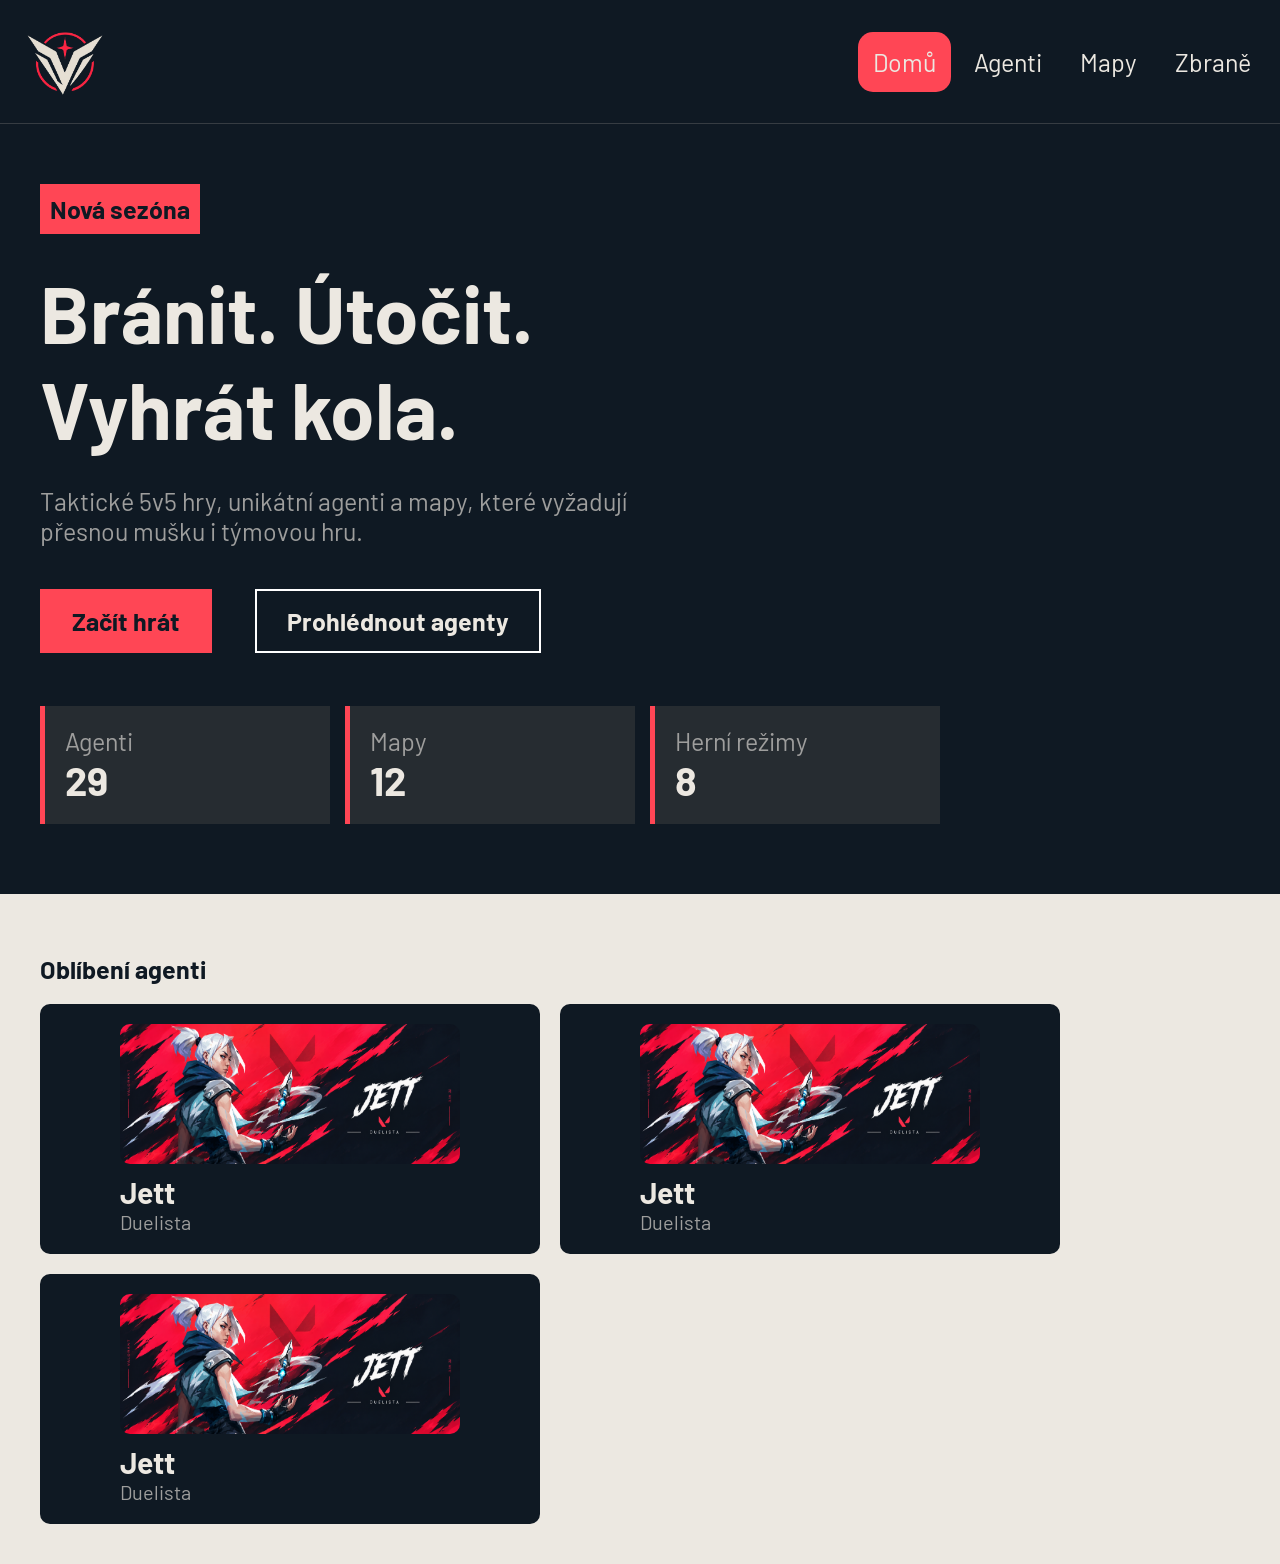
==== index.html @ e50829b6 "Update 1.0" ====
<!DOCTYPE html>
<html lang="cs">

<head>
    <meta charset="UTF-8">
    <meta name="viewport" content="width=device-width, initial-scale=1.0">
    <link rel="stylesheet" href="style.css">
    <link rel="preconnect" href="https://fonts.googleapis.com">
    <link rel="preconnect" href="https://fonts.gstatic.com" crossorigin>
    <link
        href="https://fonts.googleapis.com/css2?family=Barlow+Condensed:wght@500;600;700&family=Barlow:wght@400;500&display=swap"
        rel="stylesheet">
    <link rel="icon" href="img/logo.png">
    <title>Home | Valo Hub</title>
</head>

<body>
    <header>
        <nav id="navbar">
            <a href="index.html"><img src="img/logo.png" alt="logo-valo"></a>
            <ul>
                <li><a href="index.html" class="list-item active">Domů</a></li>
                <li><a href="agents.html" class="list-item">Agenti</a></li>
                <li><a href="index.html" class="list-item">Mapy</a></li>
                <li><a href="index.html" class="list-item">Zbraně</a></li>
            </ul>
        </nav>
    </header>

    <section class="hero">
        <span class="badge">Nová sezóna</span>
        <h1>Bránit. Útočit. Vyhrát kola.</h1>
        <p>Taktické 5v5 hry, unikátní agenti a mapy, které vyžadují přesnou mušku i týmovou hru.</p>
        <div class="hero-buttons">
            <a href="https://playvalorant.com/en-us/?utm_medium=card2%2Bwww.riotgames.com&utm_source=riotbar"
                class="btn btn-primary" target="_blank">Začít hrát</a>
            <a href="agents.html" class="btn btn-outline">Prohlédnout agenty</a>
        </div>

        <div class="stats-grid">
            <div class="stats">
                <div class="stats-box">
                    <span class="stats-label">Agenti</span>
                    <span class="stats-number">29</span>
                </div>
                <div class="stats-box">
                    <span class="stats-label">Mapy</span>
                    <span class="stats-number">12</span>
                </div>
                <div class="stats-box">
                    <span class="stats-label">Herní režimy</span>
                    <span class="stats-number">8</span>
                </div>
            </div>
        </div>
    </section>

    <section class="agents">
        <span class="header-agents">Oblíbení agenti</span>
        <div class="fav-grid">
            <div class="fav-agents">
                <div class="fav-box">
                    <img src="img/jett.png" alt="Jett" class="agent-img">
                    <span class="fav-label">Jett</span>
                    <span class="fav-type">Duelista</span>
                </div>
            </div>

            <div class="fav-agents">
                <div class="fav-box">
                    <img src="img/jett.png" alt="Jett" class="agent-img">
                    <span class="fav-label">Jett</span>
                    <span class="fav-type">Duelista</span>
                </div>
            </div>

            <div class="fav-agents">
                <div class="fav-box">
                    <img src="img/jett.png" alt="Jett" class="agent-img">
                    <span class="fav-label">Jett</span>
                    <span class="fav-type">Duelista</span>
                </div>
            </div>
        </div>
    </section>
</body>

</html>
---- style.css ----
:root {
    --bg-color: #0F1923;
    --bg-second-color: #262c31;
    --bg-agenti-color: #ECE8E1;


    --primary-color: #ECE8E1;
    --secondary-color: #9e9e9d;
    --third-color: #69686871;

    --akcent: #FF4655;
}

body {
    background-color: var(--bg-color);
    font-family: 'Barlow', sans-serif;
    margin: 0;
}

/* NAVBAR */

#navbar {
    background-color: var(--bg-color);
    color: var(--primary-color);
    display: flex;
    justify-content: space-between;
    align-items: center;
    border-bottom: 1px solid var(--third-color);
    padding: 10px;
    margin-bottom: 70px;
}

#navbar img {
    margin-top: 10px;
    margin-left: 10px;
    height: 90px;
}

#navbar a {
    color: var(--primary-color);
    text-decoration: none;
}

#navbar ul {
    display: flex;
    list-style: none;
    align-items: center;
}

.list-item {
    font-size: 25px;
    padding: 15px;
    margin: 0px 4px;
    cursor: pointer;
}

.list-item:hover,
.list-item.active {
    background-color: var(--akcent);
    border-radius: 15px;
}

/* HERO SECTION */

.hero {
    background-color: var(--bg-color);
}

.badge {
    color: var(--bg-color);
    background-color: var(--akcent);
    margin: 40px;
    padding: 10px;
    font-size: 25px;
    font-weight: bold;
}

.hero h1 {
    color: var(--primary-color);
    margin: 40px;
    font-size: 80px;
    font-weight: bolder;
    max-width: 500px;
}

.hero p {
    color: var(--secondary-color);
    font-size: 25px;
    margin-top: -10px;
    margin-left: 40px;
    max-width: 650px;
    margin-bottom: 60px;
}

.btn {
    text-decoration: none;
    border: 2px solid transparent;
}

.btn.btn-primary {
    background-color: var(--akcent);
    color: var(--bg-color);
    font-size: 25px;
    font-weight: bolder;
    margin: 40px;
    padding-top: 15px;
    padding-bottom: 15px;
    padding-left: 30px;
    padding-right: 30px;
}

.btn.btn-outline,
.btn.btn-primary:hover {
    color: var(--primary-color);
    border-color: var(--primary-color);
    background-color: transparent;
    font-size: 25px;
    font-weight: bolder;
    border: 2px solid white;
    padding-top: 15px;
    padding-bottom: 15px;
    padding-left: 30px;
    padding-right: 30px;
}

.btn.btn-outline:hover {
    border: 2px solid var(--akcent);
    background-color: var(--akcent);
    color: var(--bg-color);
}

.stats-grid {
    margin: 70px 40px;
    max-width: 900px;
}

.stats {
    display: grid;
    grid-template-columns: repeat(3, 1fr);
    gap: 15px;
}

.stats-box {
    display: flex;
    flex-direction: column;
    background-color: var(--bg-second-color);
    border-left: 5px solid var(--akcent);
    padding: 20px;
}

.stats-label {
    font-size: 25px;
    color: var(--secondary-color);
}

.stats-number {
    font-size: 40px;
    font-weight: bold;
    color: var(--primary-color);
}

/* FAV AGENTS */

.fav-grid {
    display: grid;
    grid-template-columns: repeat(auto-fill, 500px);
    justify-content: start;
    gap: 20px;
    margin-top: 20px;
}

@media (max-width: 700px) {
    .fav-grid {
        grid-template-columns: 1fr;
    }
}

.agents {
    padding-top: 60px;
    padding-left: 40px;
    padding-right: 40px;
    padding-bottom: 40px;
    background-color: var(--bg-agenti-color);
}

.header-agents {
    color: var(--bg-color);
    font-size: 25px;
    font-weight: bolder;
}

.agent-img {
    display: block;
    width: 100%;
    height: 140px;
    margin-bottom: 10px;
    border-radius: 10px;
}

.fav-agents {
    border-radius: 10px;
    background-color: var(--bg-color);
    padding-top: 20px;
    padding-right: 80px;
    padding-left: 80px;
    padding-bottom: 20px;
}

.fav-label {
    display: block;
    color: var(--primary-color);
    font-size: 30px;
    font-weight: bolder;
}

.fav-type {
    display: block;
    color: var(--secondary-color);
    font-size: 20px;
}
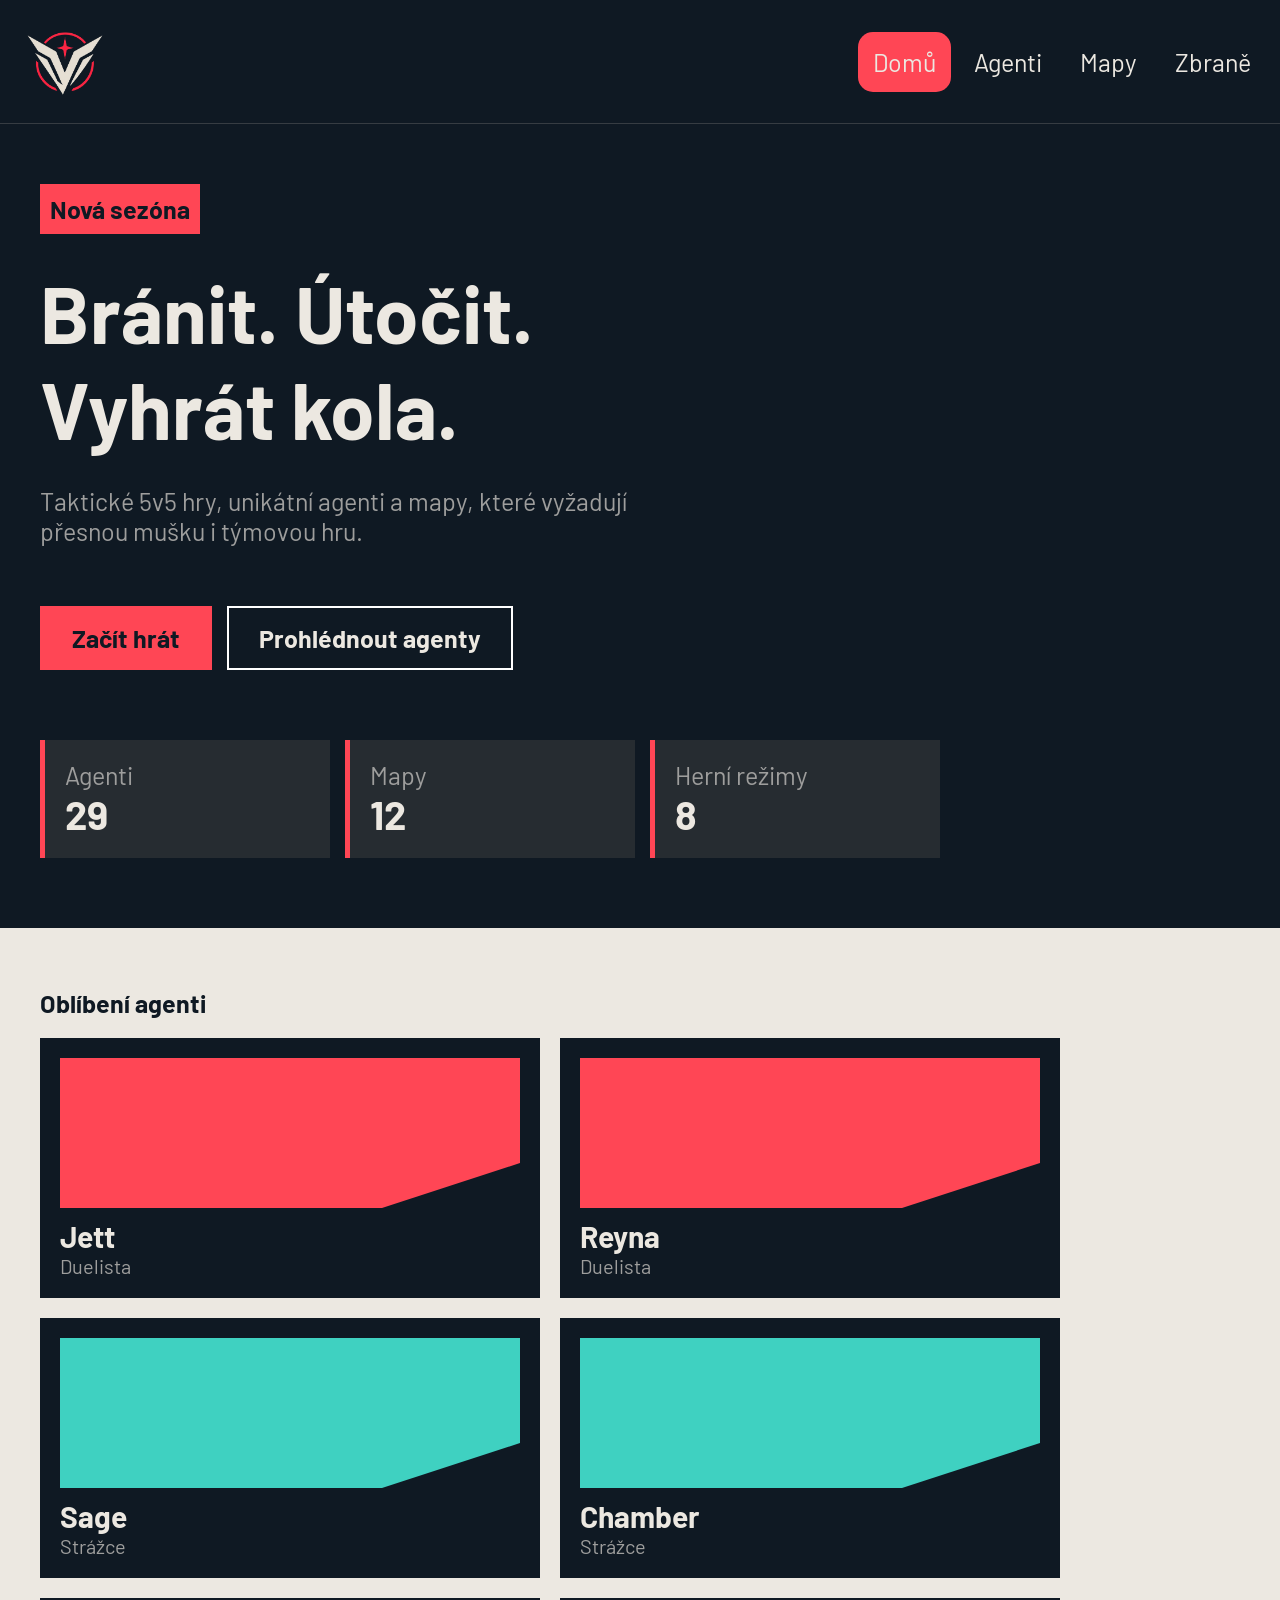
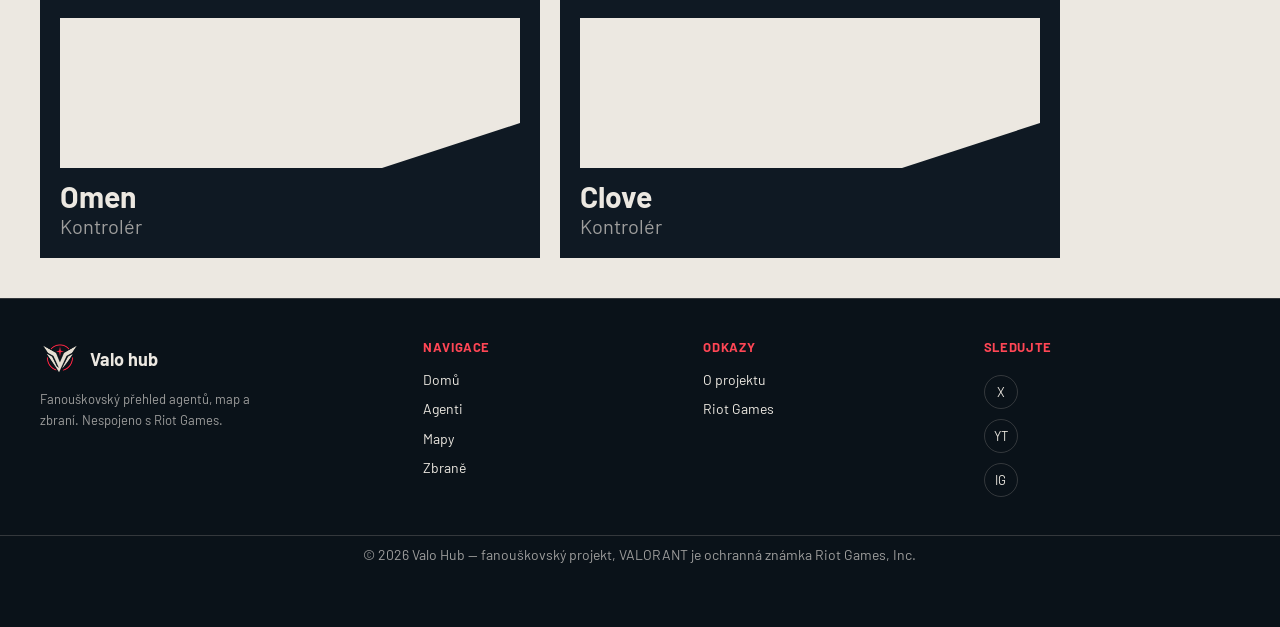
==== commit fadb073e: "Update 2.0" ====
--- a/index.html
+++ b/index.html
@@ -10,6 +10,7 @@
     <link
         href="https://fonts.googleapis.com/css2?family=Barlow+Condensed:wght@500;600;700&family=Barlow:wght@400;500&display=swap"
         rel="stylesheet">
+    <link rel="stylesheet" href="https://cdnjs.cloudflare.com/ajax/libs/font-awesome/6.5.1/css/all.min.css">
     <link rel="icon" href="img/logo.png">
     <title>Home | Valo Hub</title>
 </head>
@@ -34,7 +35,7 @@
         <div class="hero-buttons">
             <a href="https://playvalorant.com/en-us/?utm_medium=card2%2Bwww.riotgames.com&utm_source=riotbar"
                 class="btn btn-primary" target="_blank">Začít hrát</a>
-            <a href="agents.html" class="btn btn-outline">Prohlédnout agenty</a>
+            <a href="#go-to-agenti" class="btn btn-outline">Prohlédnout agenty</a>
         </div>
 
         <div class="stats-grid">
@@ -57,10 +58,10 @@
 
     <section class="agents">
         <span class="header-agents">Oblíbení agenti</span>
-        <div class="fav-grid">
+        <div id="go-to-agenti" class="fav-grid">
             <div class="fav-agents">
                 <div class="fav-box">
-                    <img src="img/jett.png" alt="Jett" class="agent-img">
+                    <div class="agent-jett"></div>
                     <span class="fav-label">Jett</span>
                     <span class="fav-type">Duelista</span>
                 </div>
@@ -68,21 +69,85 @@
 
             <div class="fav-agents">
                 <div class="fav-box">
-                    <img src="img/jett.png" alt="Jett" class="agent-img">
-                    <span class="fav-label">Jett</span>
+                    <div class="agent-reyna"></div>
+                    <span class="fav-label">Reyna</span>
                     <span class="fav-type">Duelista</span>
                 </div>
             </div>
 
             <div class="fav-agents">
                 <div class="fav-box">
-                    <img src="img/jett.png" alt="Jett" class="agent-img">
-                    <span class="fav-label">Jett</span>
-                    <span class="fav-type">Duelista</span>
+                    <div class="agent-sage"></div>
+                    <span class="fav-label">Sage</span>
+                    <span class="fav-type">Strážce</span>
+                </div>
+            </div>
+
+            <div class="fav-agents">
+                <div class="fav-box">
+                    <div class="agent-chamber"></div>
+                    <span class="fav-label">Chamber</span>
+                    <span class="fav-type">Strážce</span>
+                </div>
+            </div>
+
+            <div class="fav-agents">
+                <div class="fav-box">
+                    <div class="agent-omen"></div>
+                    <span class="fav-label">Omen</span>
+                    <span class="fav-type">Kontrolér</span>
+                </div>
+            </div>
+
+            <div class="fav-agents">
+                <div class="fav-box">
+                    <div class="agent-clove"></div>
+                    <span class="fav-label">Clove</span>
+                    <span class="fav-type">Kontrolér</span>
                 </div>
             </div>
         </div>
     </section>
+
+    <footer>
+        <div class="footer-columns">
+            <div class="footer-info">
+                <div class="footer-info-top">
+                    <img src="img/logo.png" alt="footer-logo">
+                    <span>Valo hub</span>
+                </div>
+                <p>Fanouškovský přehled agentů, map a zbraní. Nespojeno s Riot Games.</p>
+            </div>
+
+            <div class="footer-nav">
+                <span class="footer-header">NAVIGACE</span>
+                <a href="index.html">Domů</a>
+                <a href="agents.html">Agenti</a>
+                <a href="/">Mapy</a>
+                <a href="/">Zbraně</a>
+            </div>
+
+            <div class="footer-links">
+                <span class="footer-header">ODKAZY</span>
+                <a href="#go-to-info">O projektu</a>
+                <a href="https://playvalorant.com/en-us/?utm_medium=card2%2Bwww.riotgames.com&utm_source=riotbar">Riot
+                    Games</a>
+            </div>
+
+            <div class="footer-folow">
+                <div class="footer-socials">
+                    <span class="footer-header">SLEDUJTE</span>
+                    <a href="https://x.com/" target="_blank" class="social-icon">X</a>
+                    <a href="https://youtube.com/" target="_blank" class="social-icon">YT</a>
+                    <a href="https://instagram.com/" target="_blank" class="social-icon">IG</a>
+                </div>
+            </div>
+
+            <div class="footer-bottom">
+                © 2026 Valo Hub — fanouškovský projekt, VALORANT je ochranná známka Riot Games, Inc.
+            </div>
+        </div>
+    </footer>
 </body>
 
 </html>
--- a/style.css
+++ b/style.css
@@ -9,6 +9,11 @@
     --third-color: #69686871;
 
     --akcent: #FF4655;
+
+    --dualista: #FF4655;
+    --strazce: #3FD1C1;
+    --kontroler: #ECE8E1;
+    --iniciator: #F5A623;
 }
 
 body {
@@ -92,7 +97,17 @@
     margin-bottom: 60px;
 }
 
+.hero-buttons {
+    display: flex;
+    flex-wrap: wrap;
+    align-items: flex-start;
+    gap: 15px;
+    margin: 40px;
+}
+
 .btn {
+    display: inline-block;
+    margin: 0;
     text-decoration: none;
     border: 2px solid transparent;
 }
@@ -102,7 +117,6 @@
     color: var(--bg-color);
     font-size: 25px;
     font-weight: bolder;
-    margin: 40px;
     padding-top: 15px;
     padding-bottom: 15px;
     padding-left: 30px;
@@ -189,20 +203,59 @@
     font-weight: bolder;
 }
 
-.agent-img {
-    display: block;
-    width: 100%;
-    height: 140px;
-    margin-bottom: 10px;
-    border-radius: 10px;
+.agent-jett {
+    width: 100%;
+    height: 150px;
+    background-color: var(--dualista);
+    clip-path: polygon(0 0, 100% 0, 100% 70%, 70% 100%, 0 100%);
+    margin-bottom: 10px;
+}
+
+.agent-reyna {
+    width: 100%;
+    height: 150px;
+    background-color: var(--dualista);
+    clip-path: polygon(0 0, 100% 0, 100% 70%, 70% 100%, 0 100%);
+    margin-bottom: 10px;
+}
+
+.agent-sage {
+    width: 100%;
+    height: 150px;
+    background-color: var(--strazce);
+    clip-path: polygon(0 0, 100% 0, 100% 70%, 70% 100%, 0 100%);
+    margin-bottom: 10px;
+}
+
+.agent-chamber {
+    width: 100%;
+    height: 150px;
+    background-color: var(--strazce);
+    clip-path: polygon(0 0, 100% 0, 100% 70%, 70% 100%, 0 100%);
+    margin-bottom: 10px;
+}
+
+.agent-omen {
+    width: 100%;
+    height: 150px;
+    background-color: var(--kontroler);
+    clip-path: polygon(0 0, 100% 0, 100% 70%, 70% 100%, 0 100%);
+    margin-bottom: 10px;
+}
+
+.agent-clove {
+    width: 100%;
+    height: 150px;
+    background-color: var(--kontroler);
+    clip-path: polygon(0 0, 100% 0, 100% 70%, 70% 100%, 0 100%);
+    margin-bottom: 10px;
 }
 
 .fav-agents {
-    border-radius: 10px;
     background-color: var(--bg-color);
     padding-top: 20px;
-    padding-right: 80px;
-    padding-left: 80px;
+    padding-right: 20px;
+    padding-left: 20px;
     padding-bottom: 20px;
 }
 
@@ -217,4 +270,151 @@
     display: block;
     color: var(--secondary-color);
     font-size: 20px;
+}
+
+/* AGENTS PAGE */
+
+.agent-dual {
+    width: 100%;
+    height: 150px;
+    background-color: var(--dualista);
+    clip-path: polygon(0 0, 100% 0, 100% 70%, 70% 100%, 0 100%);
+    margin-bottom: 10px;
+}
+
+.agent-straz {
+    width: 100%;
+    height: 150px;
+    background-color: var(--strazce);
+    clip-path: polygon(0 0, 100% 0, 100% 70%, 70% 100%, 0 100%);
+    margin-bottom: 10px;
+}
+
+.agent-kontr {
+    width: 100%;
+    height: 150px;
+    background-color: var(--kontroler);
+    clip-path: polygon(0 0, 100% 0, 100% 70%, 70% 100%, 0 100%);
+    margin-bottom: 10px;
+}
+
+.agent-ini {
+    width: 100%;
+    height: 150px;
+    background-color: var(--iniciator);
+    clip-path: polygon(0 0, 100% 0, 100% 70%, 70% 100%, 0 100%);
+    margin-bottom: 10px;
+}
+
+/* FOOTER SECTION -- Nic pod to nepsat */
+
+/* FOOTER */
+
+footer {
+    background-color: #0a1219;
+    border-top: 1px solid var(--third-color);
+    padding: 40px;
+}
+
+.footer-columns {
+    display: grid;
+    grid-template-columns: 1.4fr 1fr 1fr 1fr;
+    gap: 24px;
+    margin-bottom: 24px;
+}
+
+@media (max-width: 700px) {
+    .footer-columns {
+        grid-template-columns: 1fr 1fr;
+    }
+}
+
+.footer-info-top {
+    display: flex;
+    align-items: center;
+    gap: 10px;
+    margin-bottom: 10px;
+}
+
+.footer-info img {
+    height: 40px;
+}
+
+.footer-info-top span {
+    color: var(--primary-color);
+    font-size: 18px;
+    font-weight: bolder;
+}
+
+.footer-info p {
+    color: var(--secondary-color);
+    font-size: 13px;
+    line-height: 1.6;
+    max-width: 220px;
+    margin: 0;
+}
+
+.footer-header {
+    display: block;
+    color: var(--akcent);
+    font-size: 13px;
+    font-weight: bolder;
+    text-transform: uppercase;
+    letter-spacing: 0.05em;
+    margin-bottom: 10px;
+}
+
+.footer-nav,
+.footer-links {
+    display: flex;
+    flex-direction: column;
+}
+
+.footer-nav a,
+.footer-links a {
+    color: var(--primary-color);
+    text-decoration: none;
+    font-size: 14px;
+    line-height: 2.1;
+}
+
+.footer-nav a:hover,
+.footer-links a:hover {
+    color: var(--akcent);
+}
+
+.footer-socials {
+    display: flex;
+    flex-direction: column;
+    gap: 10px;
+    align-items: flex-start;
+}
+
+.social-icon {
+    display: flex;
+    align-items: center;
+    justify-content: center;
+    width: 32px;
+    height: 32px;
+    border: 1px solid var(--third-color);
+    border-radius: 50%;
+    color: var(--primary-color);
+    text-decoration: none;
+    font-size: 13px;
+}
+
+.social-icon:hover {
+    background-color: var(--akcent);
+    border-color: var(--akcent);
+    color: var(--bg-color);
+}
+
+.footer-bottom {
+    grid-column: 1 / -1;
+    margin: 14px -40px 0;
+    padding: 10px 40px 0;
+    border-top: 1px solid var(--third-color);
+    text-align: center;
+    font-size: 14px;
+    color: var(--secondary-color);
 }
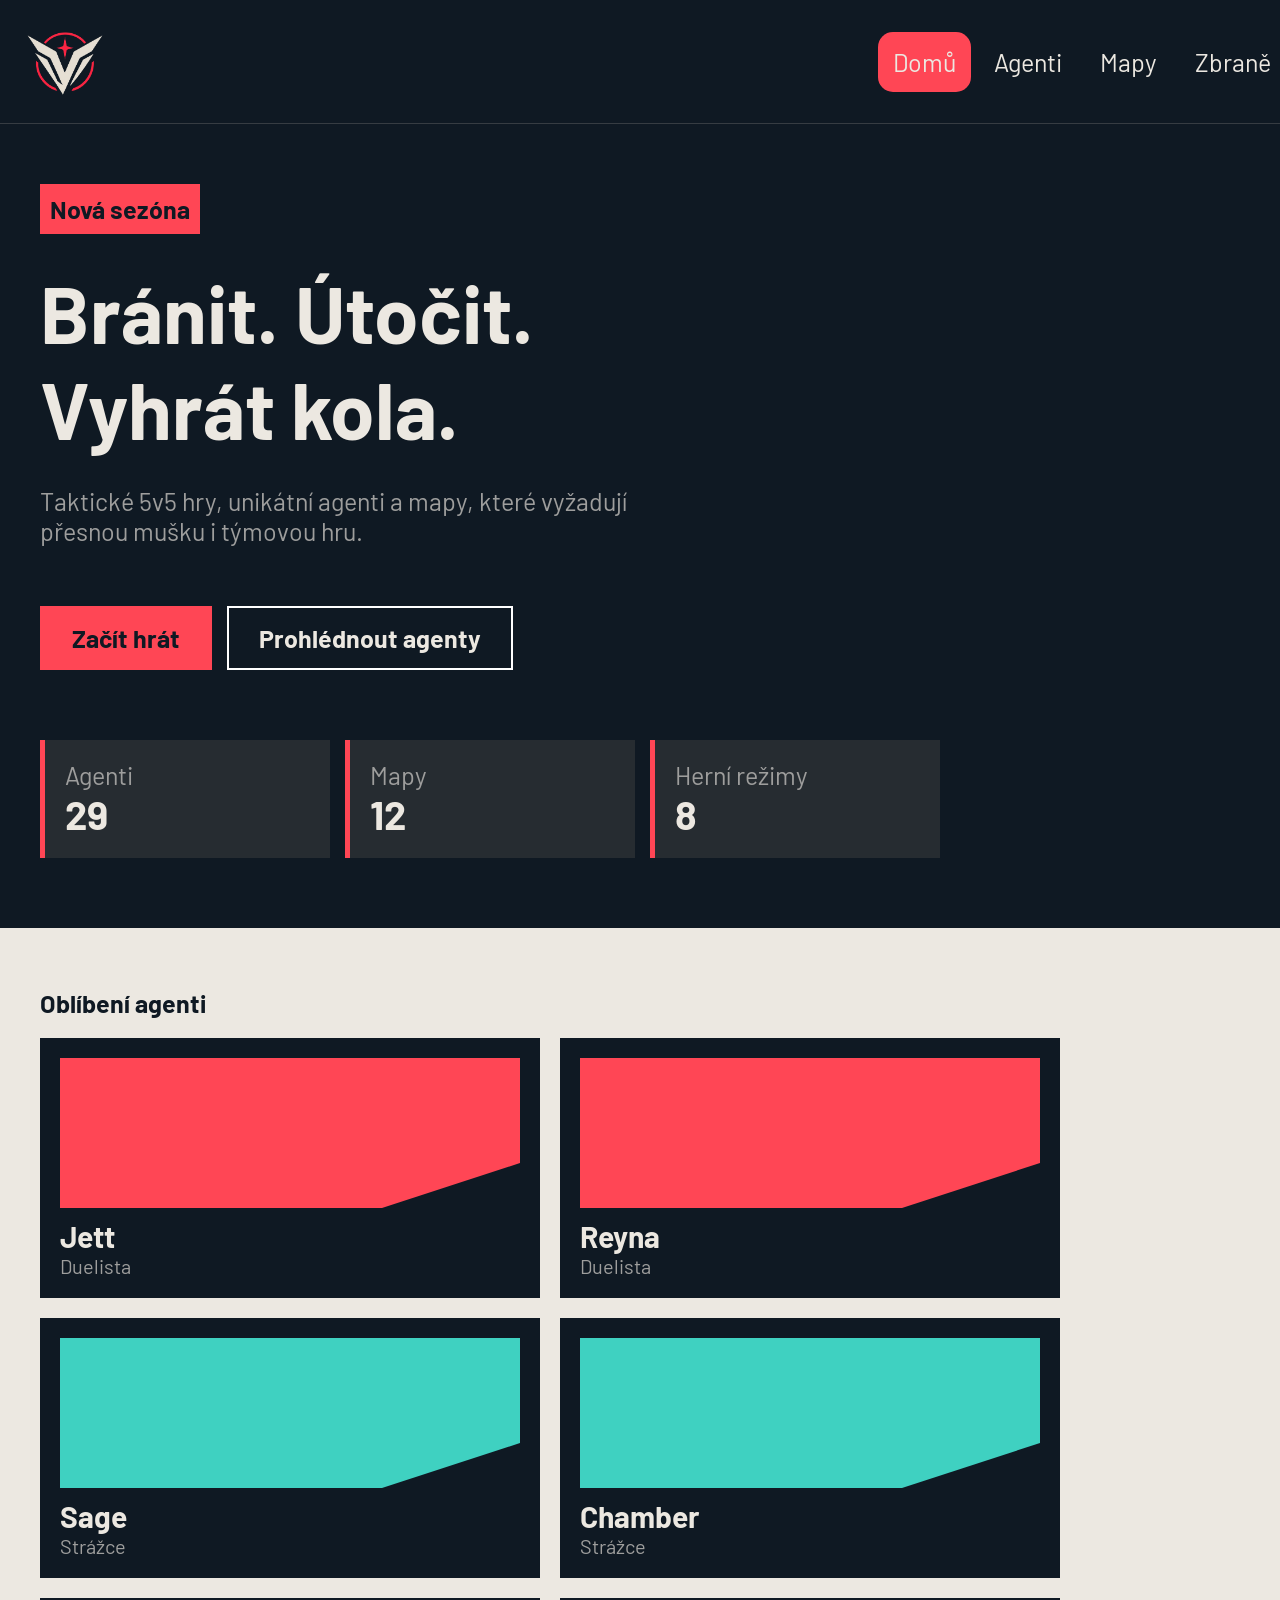
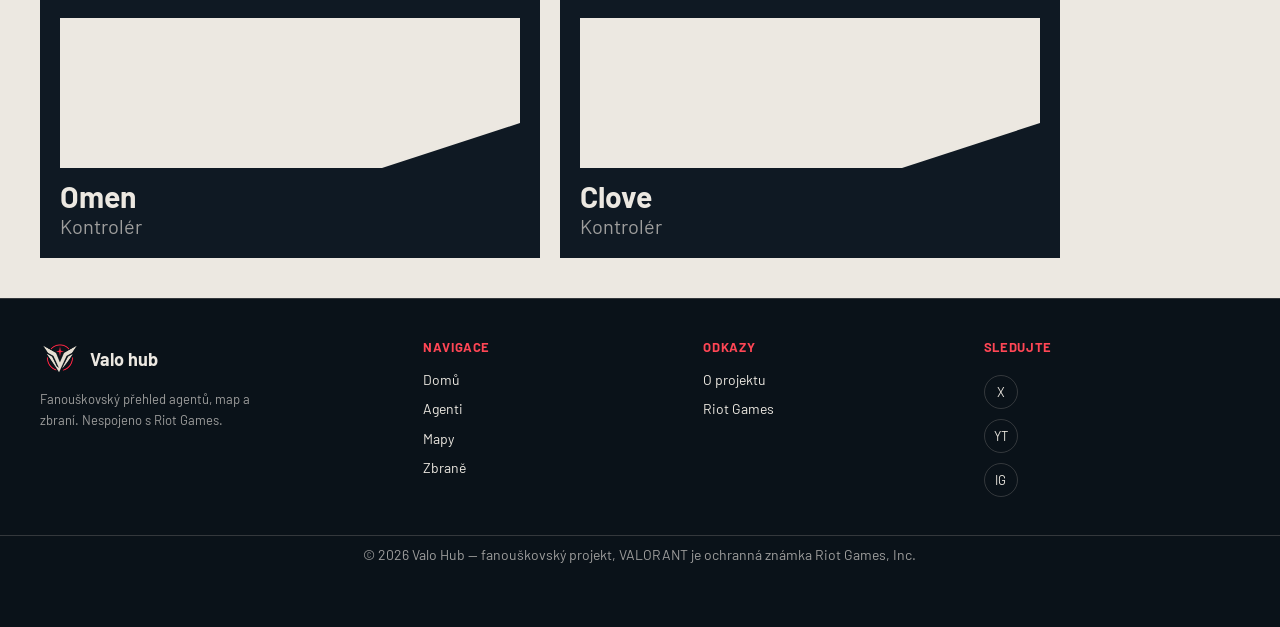
==== commit 9d88292d: "Fix Warning 1.1" ====
--- a/index.html
+++ b/index.html
@@ -22,7 +22,7 @@
             <ul>
                 <li><a href="index.html" class="list-item active">Domů</a></li>
                 <li><a href="agents.html" class="list-item">Agenti</a></li>
-                <li><a href="index.html" class="list-item">Mapy</a></li>
+                <li><a href="maps.html" class="list-item">Mapy</a></li>
                 <li><a href="index.html" class="list-item">Zbraně</a></li>
             </ul>
         </nav>
@@ -56,7 +56,7 @@
         </div>
     </section>
 
-    <section class="agents">
+    <div class="agents">
         <span class="header-agents">Oblíbení agenti</span>
         <div id="go-to-agenti" class="fav-grid">
             <div class="fav-agents">
@@ -107,7 +107,7 @@
                 </div>
             </div>
         </div>
-    </section>
+    </div>
 
     <footer>
         <div class="footer-columns">
@@ -123,7 +123,7 @@
                 <span class="footer-header">NAVIGACE</span>
                 <a href="index.html">Domů</a>
                 <a href="agents.html">Agenti</a>
-                <a href="/">Mapy</a>
+                <a href="maps.html">Mapy</a>
                 <a href="/">Zbraně</a>
             </div>
 
--- a/style.css
+++ b/style.css
@@ -2,6 +2,7 @@
     --bg-color: #0F1923;
     --bg-second-color: #262c31;
     --bg-agenti-color: #ECE8E1;
+    --bg-maps-color: #bebdba;
 
 
     --primary-color: #ECE8E1;
@@ -9,11 +10,33 @@
     --third-color: #69686871;
 
     --akcent: #FF4655;
+
+    /* COLORS TYP AGENTU */
 
     --dualista: #FF4655;
     --strazce: #3FD1C1;
     --kontroler: #ECE8E1;
     --iniciator: #F5A623;
+
+    /* COLORS MAPY */
+
+    --map-bind: #8a3a3a;
+    --map-bind-dark: #3d1f1f;
+
+    --map-haven: #3a6a8a;
+    --map-haven-dark: #1f3a4d;
+
+    --map-split: #3a8a5c;
+    --map-split-dark: #1f4d34;
+
+    --map-ascent: #8a7a3a;
+    --map-ascent-dark: #4d431f;
+
+    --map-lotus: #5a3a8a;
+    --map-lotus-dark: #2f1f4d;
+
+    --map-icebox: #3a5c8a;
+    --map-icebox-dark: #1f2f4d;
 }
 
 body {
@@ -33,6 +56,7 @@
     border-bottom: 1px solid var(--third-color);
     padding: 10px;
     margin-bottom: 70px;
+    width: 100%;
 }
 
 #navbar img {
@@ -306,9 +330,88 @@
     margin-bottom: 10px;
 }
 
+/* MAPS PAGE */
+
+.maps {
+    padding-top: 60px;
+    padding-left: 40px;
+    padding-right: 40px;
+    padding-bottom: 40px;
+    background-color: var(--bg-agenti-color);
+}
+
+.header-maps {
+    display: block;
+    color: var(--bg-color);
+    font-size: 25px;
+    font-weight: bolder;
+}
+
+.maps-grid {
+    display: grid;
+    grid-template-columns: repeat(auto-fit, minmax(220px, 1fr));
+    gap: 20px;
+    margin-top: 20px;
+}
+
+.map-card {
+    background-color: var(--bg-color);
+    padding: 0 0 16px;
+    overflow: hidden;
+}
+
+.map-thumb {
+    height: 110px;
+    margin-bottom: 12px;
+}
+
+.map-card .fav-label {
+    display: block;
+    padding: 0 16px;
+    margin-bottom: 6px;
+}
+
+.map-desc {
+    color: var(--secondary-color);
+    font-size: 13px;
+    line-height: 1.6;
+    padding: 0 16px;
+    margin: 0;
+}
+
+/* Gradienty jednotlivých map */
+
+.map-bind .map-thumb {
+    background: linear-gradient(135deg, var(--map-bind), var(--map-bind-dark));
+}
+
+.map-haven .map-thumb {
+    background: linear-gradient(135deg, var(--map-haven), var(--map-haven-dark));
+}
+
+.map-split .map-thumb {
+    background: linear-gradient(135deg, var(--map-split), var(--map-split-dark));
+}
+
+.map-ascent .map-thumb {
+    background: linear-gradient(135deg, var(--map-ascent), var(--map-ascent-dark));
+}
+
+.map-lotus .map-thumb {
+    background: linear-gradient(135deg, var(--map-lotus), var(--map-lotus-dark));
+}
+
+.map-icebox .map-thumb {
+    background: linear-gradient(135deg, var(--map-icebox), var(--map-icebox-dark));
+}
+
+@media (max-width: 700px) {
+    .maps-grid {
+        grid-template-columns: 1fr;
+    }
+}
+
 /* FOOTER SECTION -- Nic pod to nepsat */
-
-/* FOOTER */
 
 footer {
     background-color: #0a1219;
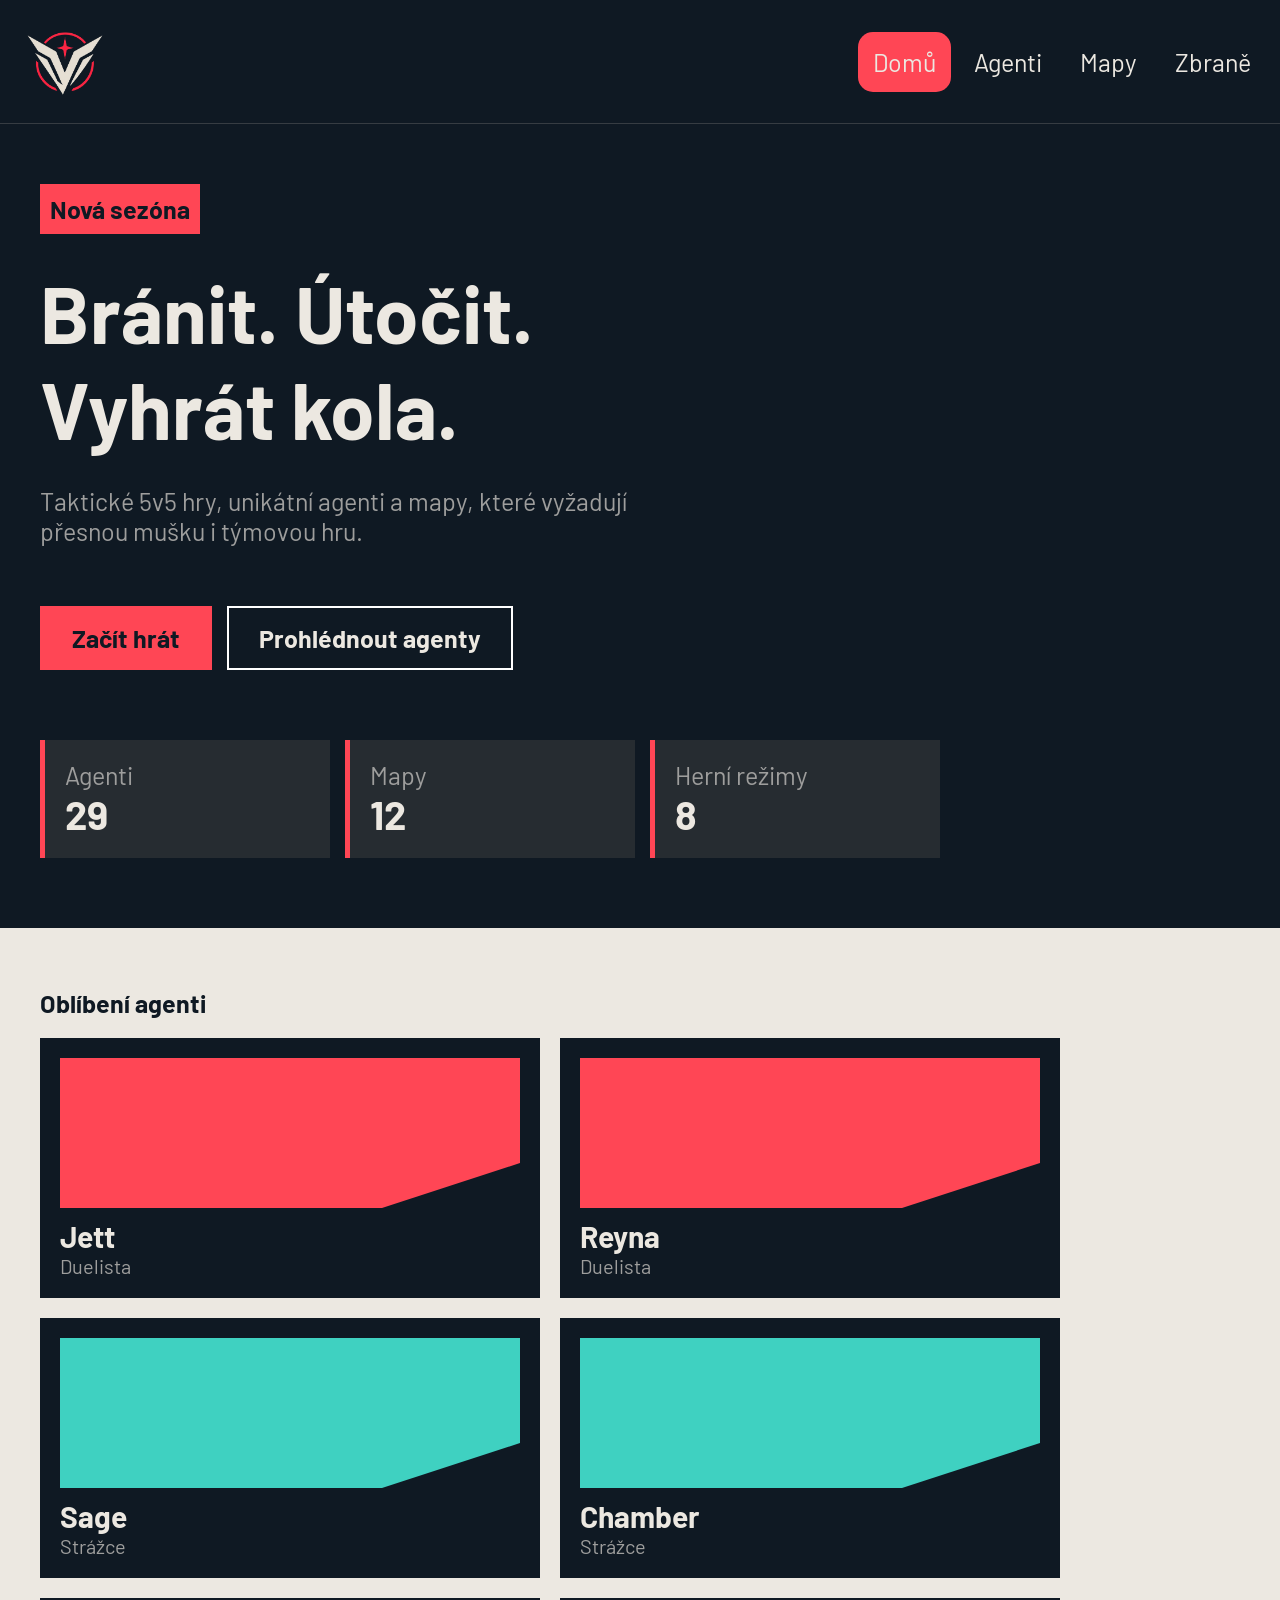
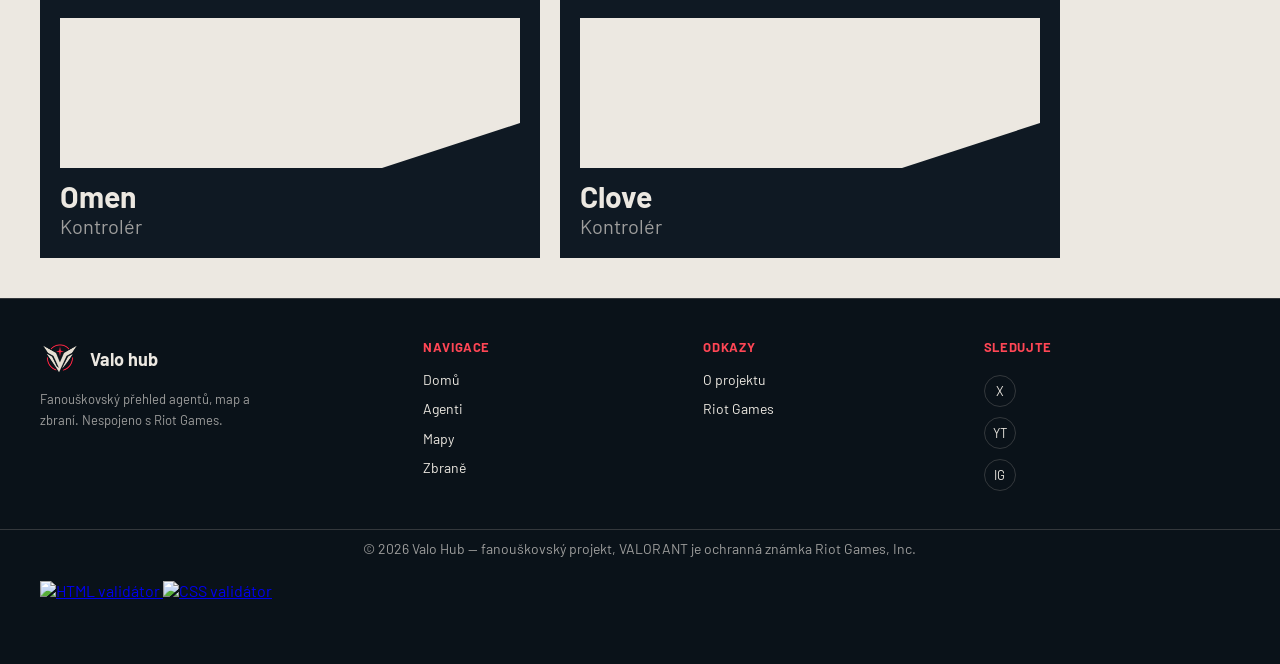
==== commit a2502fec: "validatory co footeru" ====
--- a/index.html
+++ b/index.html
@@ -146,8 +146,19 @@
             <div class="footer-bottom">
                 © 2026 Valo Hub — fanouškovský projekt, VALORANT je ochranná známka Riot Games, Inc.
             </div>
+
+            <div class="footer-validators">
+                <a href="https://validator.w3.org/nu/?doc=https%3A%2F%2Fjannis19t.github.io%2Fprojekt-web1%2F" target="_blank">
+                <img src="img/html-validator.png" alt="HTML validátor">
+                </a>
+
+                <a href="https://jigsaw.w3.org/css-validator/validator?uri=https%3A%2F%2Fvalidator.w3.org%2Fnu%2F%3Fdoc%3Dhttps%253A%252F%252Fjannis19t.github.io%252Fprojekt-web1%252F&profile=css3svg&usermedium=all&warning=1&vextwarning=&lang=cs" target="_blank">
+                <img src="img/css-validator.png" alt="CSS validátor">
+                </a>
+            </div>
+
         </div>
     </footer>
 </body>
 
-</html>+</html>
--- a/style.css
+++ b/style.css
@@ -520,4 +520,134 @@
     text-align: center;
     font-size: 14px;
     color: var(--secondary-color);
+}
+
+/* RESPONSIVE DESIGN - MOBIL */
+
+* {
+    box-sizing: border-box;
+}
+
+@media (max-width: 700px) {
+    body {
+        overflow-x: hidden;
+    }
+
+    #navbar {
+        flex-direction: column;
+        margin-bottom: 35px;
+        padding: 10px 15px 20px;
+    }
+
+    #navbar img {
+        height: 65px;
+        margin: 0 0 15px;
+    }
+
+    #navbar ul {
+        width: 100%;
+        justify-content: center;
+        flex-wrap: wrap;
+        gap: 6px;
+        padding: 0;
+        margin: 0;
+    }
+
+    .list-item {
+        display: block;
+        font-size: 18px;
+        padding: 10px;
+        margin: 0;
+    }
+
+    .hero {
+        padding: 15px 20px 40px;
+    }
+
+    .badge {
+        display: inline-block;
+        margin: 0 0 20px;
+        padding: 8px 12px;
+        font-size: 18px;
+    }
+
+    .hero h1 {
+        margin: 0 0 20px;
+        font-size: 44px;
+        line-height: 1.05;
+    }
+
+    .hero p {
+        margin: 0 0 30px;
+        font-size: 19px;
+        line-height: 1.4;
+    }
+
+    .hero-buttons {
+        margin: 0;
+        flex-direction: column;
+        align-items: stretch;
+    }
+
+    .btn.btn-primary,
+    .btn.btn-outline {
+        width: 100%;
+        text-align: center;
+        font-size: 20px;
+        padding: 13px 20px;
+    }
+
+    .stats-grid {
+        margin: 35px 20px;
+    }
+
+    .stats {
+        grid-template-columns: 1fr;
+    }
+
+    .stats-label {
+        font-size: 20px;
+    }
+
+    .stats-number {
+        font-size: 32px;
+    }
+
+    .agents,
+    .maps {
+        padding: 40px 20px 30px;
+    }
+
+    .fav-grid,
+    .maps-grid {
+        grid-template-columns: 1fr;
+        gap: 16px;
+    }
+
+    .map-card {
+        width: 100%;
+    }
+
+    .map-thumb {
+        height: 130px;
+    }
+
+    .fav-label {
+        font-size: 26px;
+    }
+
+    footer {
+        padding: 30px 20px;
+    }
+
+    .footer-columns {
+        grid-template-columns: 1fr;
+        gap: 28px;
+    }
+
+    .footer-bottom {
+        margin: 14px -20px 0;
+        padding: 10px 20px 0;
+        font-size: 12px;
+    }
 }
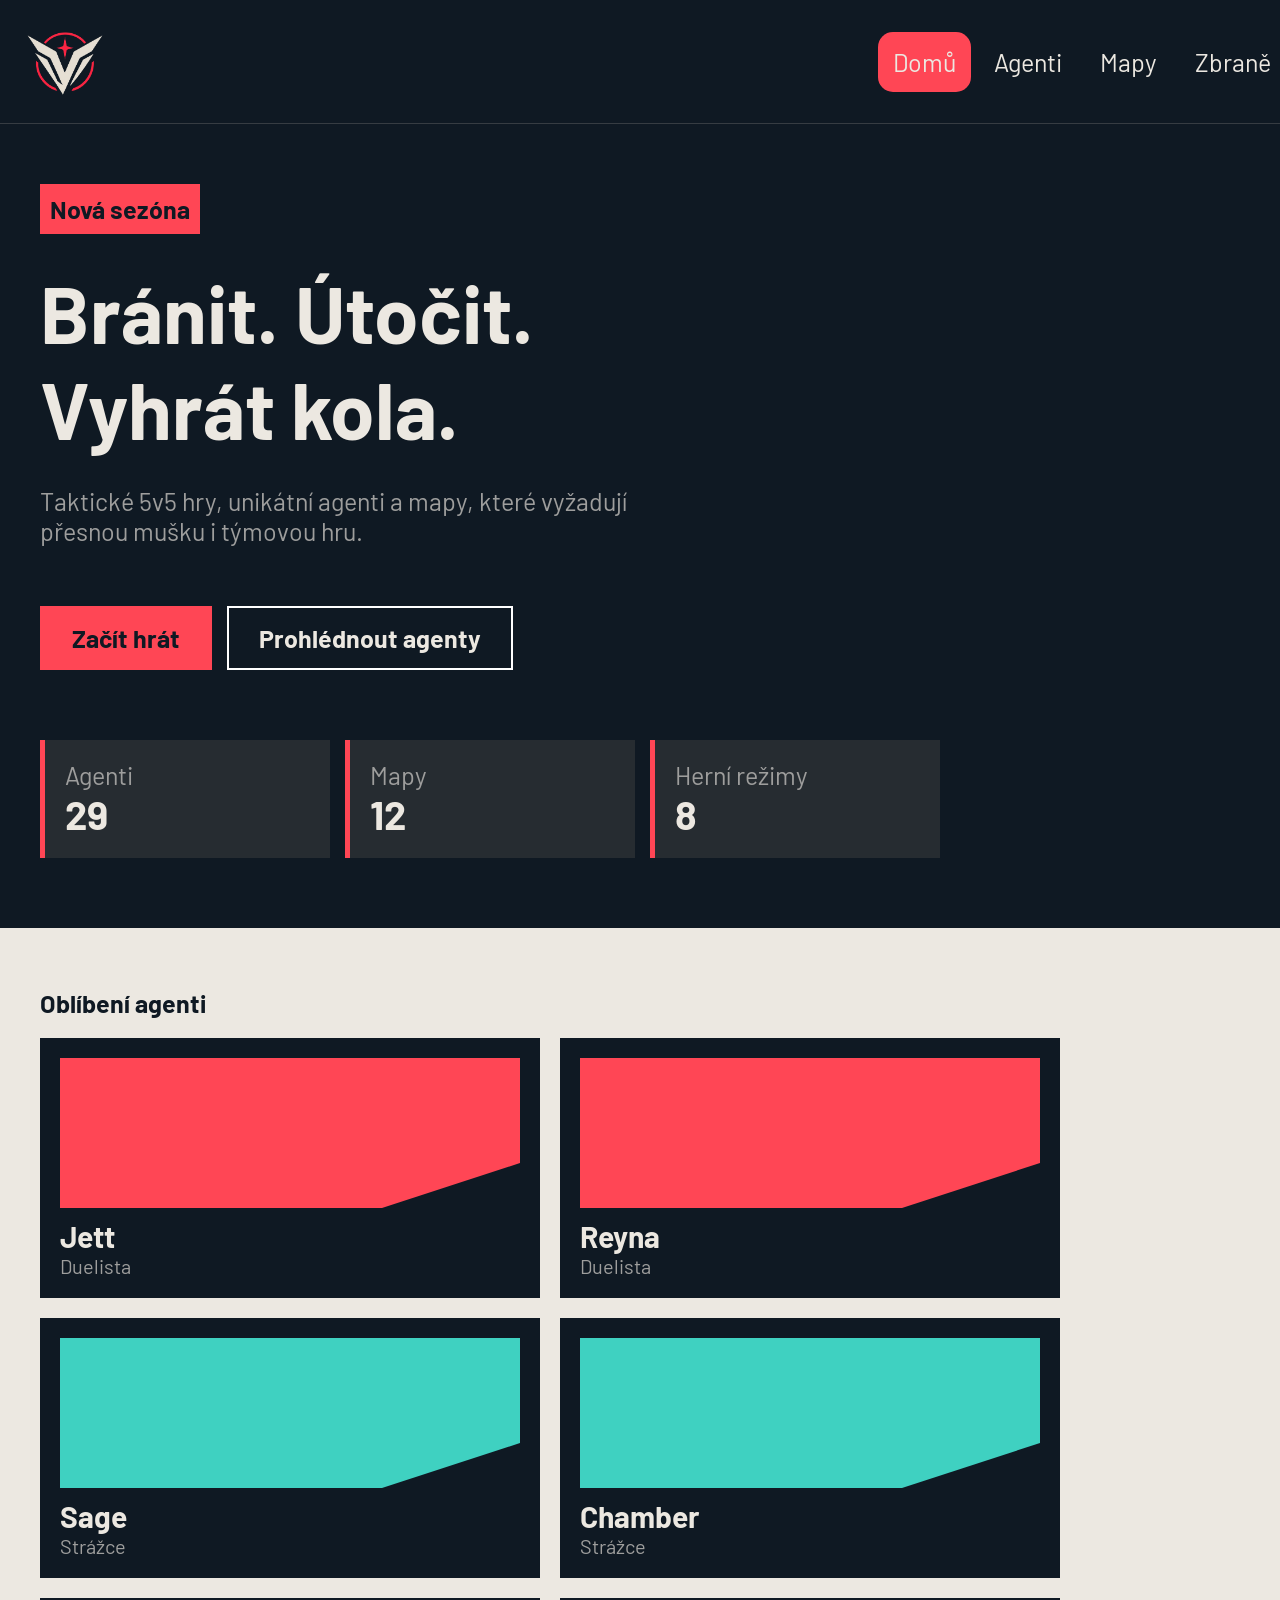
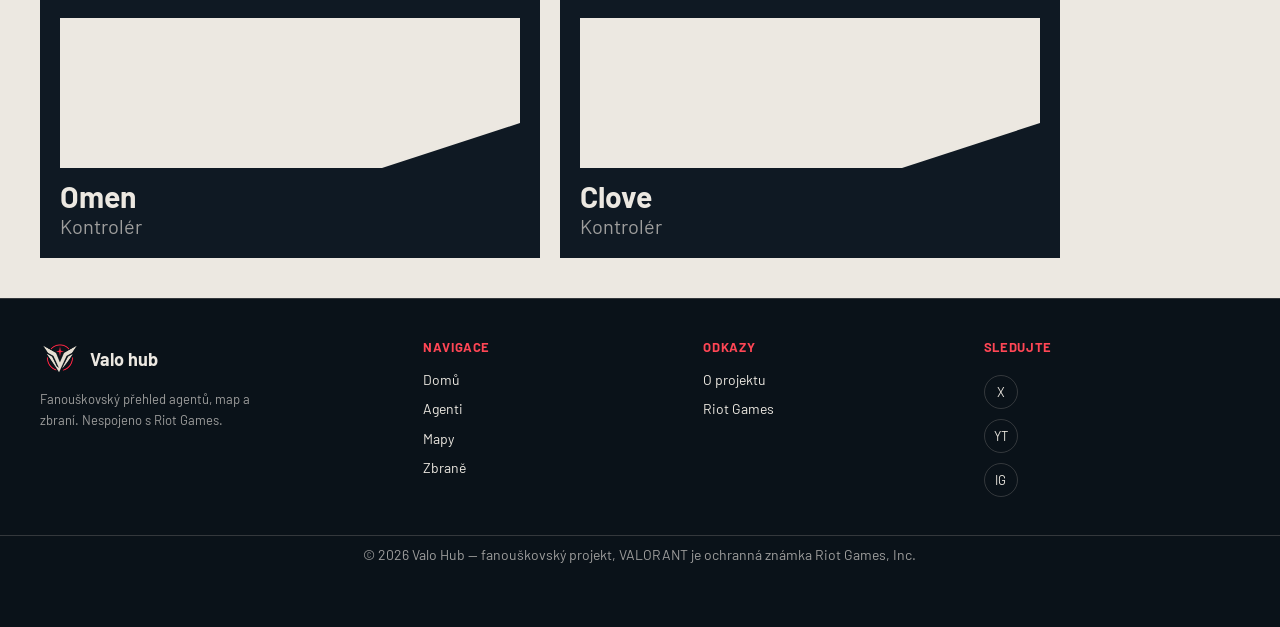
==== commit 452a90c7: "reupload" ====
--- a/index.html
+++ b/index.html
@@ -146,19 +146,8 @@
             <div class="footer-bottom">
                 © 2026 Valo Hub — fanouškovský projekt, VALORANT je ochranná známka Riot Games, Inc.
             </div>
-
-            <div class="footer-validators">
-                <a href="https://validator.w3.org/nu/?doc=https%3A%2F%2Fjannis19t.github.io%2Fprojekt-web1%2F" target="_blank">
-                <img src="img/html-validator.png" alt="HTML validátor">
-                </a>
-
-                <a href="https://jigsaw.w3.org/css-validator/validator?uri=https%3A%2F%2Fvalidator.w3.org%2Fnu%2F%3Fdoc%3Dhttps%253A%252F%252Fjannis19t.github.io%252Fprojekt-web1%252F&profile=css3svg&usermedium=all&warning=1&vextwarning=&lang=cs" target="_blank">
-                <img src="img/css-validator.png" alt="CSS validátor">
-                </a>
-            </div>
-
         </div>
     </footer>
 </body>
 
-</html>
+</html>
--- a/style.css
+++ b/style.css
@@ -520,134 +520,4 @@
     text-align: center;
     font-size: 14px;
     color: var(--secondary-color);
-}
-
-/* RESPONSIVE DESIGN - MOBIL */
-
-* {
-    box-sizing: border-box;
-}
-
-@media (max-width: 700px) {
-    body {
-        overflow-x: hidden;
-    }
-
-    #navbar {
-        flex-direction: column;
-        margin-bottom: 35px;
-        padding: 10px 15px 20px;
-    }
-
-    #navbar img {
-        height: 65px;
-        margin: 0 0 15px;
-    }
-
-    #navbar ul {
-        width: 100%;
-        justify-content: center;
-        flex-wrap: wrap;
-        gap: 6px;
-        padding: 0;
-        margin: 0;
-    }
-
-    .list-item {
-        display: block;
-        font-size: 18px;
-        padding: 10px;
-        margin: 0;
-    }
-
-    .hero {
-        padding: 15px 20px 40px;
-    }
-
-    .badge {
-        display: inline-block;
-        margin: 0 0 20px;
-        padding: 8px 12px;
-        font-size: 18px;
-    }
-
-    .hero h1 {
-        margin: 0 0 20px;
-        font-size: 44px;
-        line-height: 1.05;
-    }
-
-    .hero p {
-        margin: 0 0 30px;
-        font-size: 19px;
-        line-height: 1.4;
-    }
-
-    .hero-buttons {
-        margin: 0;
-        flex-direction: column;
-        align-items: stretch;
-    }
-
-    .btn.btn-primary,
-    .btn.btn-outline {
-        width: 100%;
-        text-align: center;
-        font-size: 20px;
-        padding: 13px 20px;
-    }
-
-    .stats-grid {
-        margin: 35px 20px;
-    }
-
-    .stats {
-        grid-template-columns: 1fr;
-    }
-
-    .stats-label {
-        font-size: 20px;
-    }
-
-    .stats-number {
-        font-size: 32px;
-    }
-
-    .agents,
-    .maps {
-        padding: 40px 20px 30px;
-    }
-
-    .fav-grid,
-    .maps-grid {
-        grid-template-columns: 1fr;
-        gap: 16px;
-    }
-
-    .map-card {
-        width: 100%;
-    }
-
-    .map-thumb {
-        height: 130px;
-    }
-
-    .fav-label {
-        font-size: 26px;
-    }
-
-    footer {
-        padding: 30px 20px;
-    }
-
-    .footer-columns {
-        grid-template-columns: 1fr;
-        gap: 28px;
-    }
-
-    .footer-bottom {
-        margin: 14px -20px 0;
-        padding: 10px 20px 0;
-        font-size: 12px;
-    }
 }
